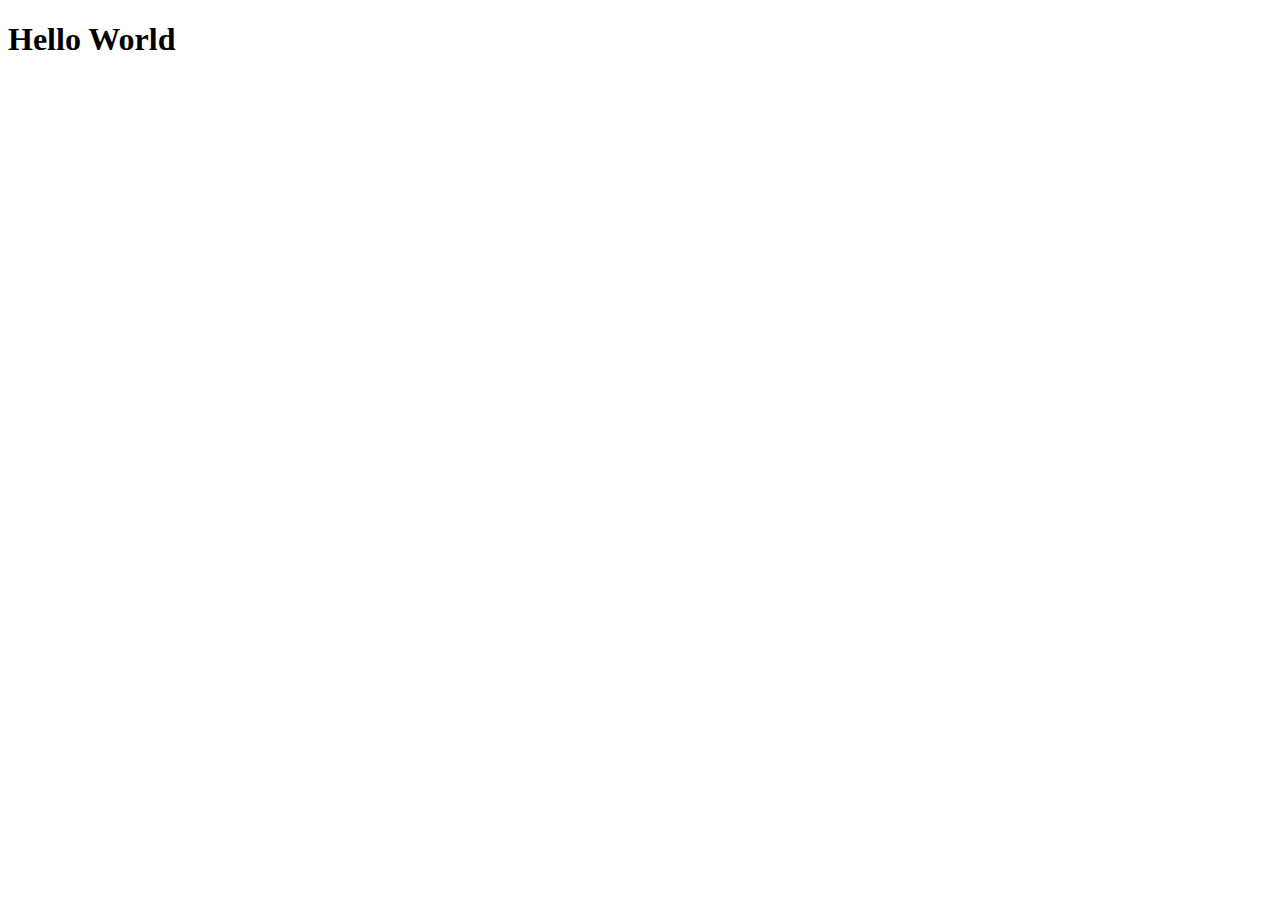
==== index.html @ 99bbb949 "typo index" ====
<!DOCTYPE html>
<html lang="en">
<head>
    <meta charset="UTF-8">
    <meta http-equiv="X-UA-Compatible" content="IE=edge">
    <meta name="viewport" content="width=device-width, initial-scale=1.0">
    <title></title>
</head>
<body>
    <h1>Hello World</h1>
</body>
</html>
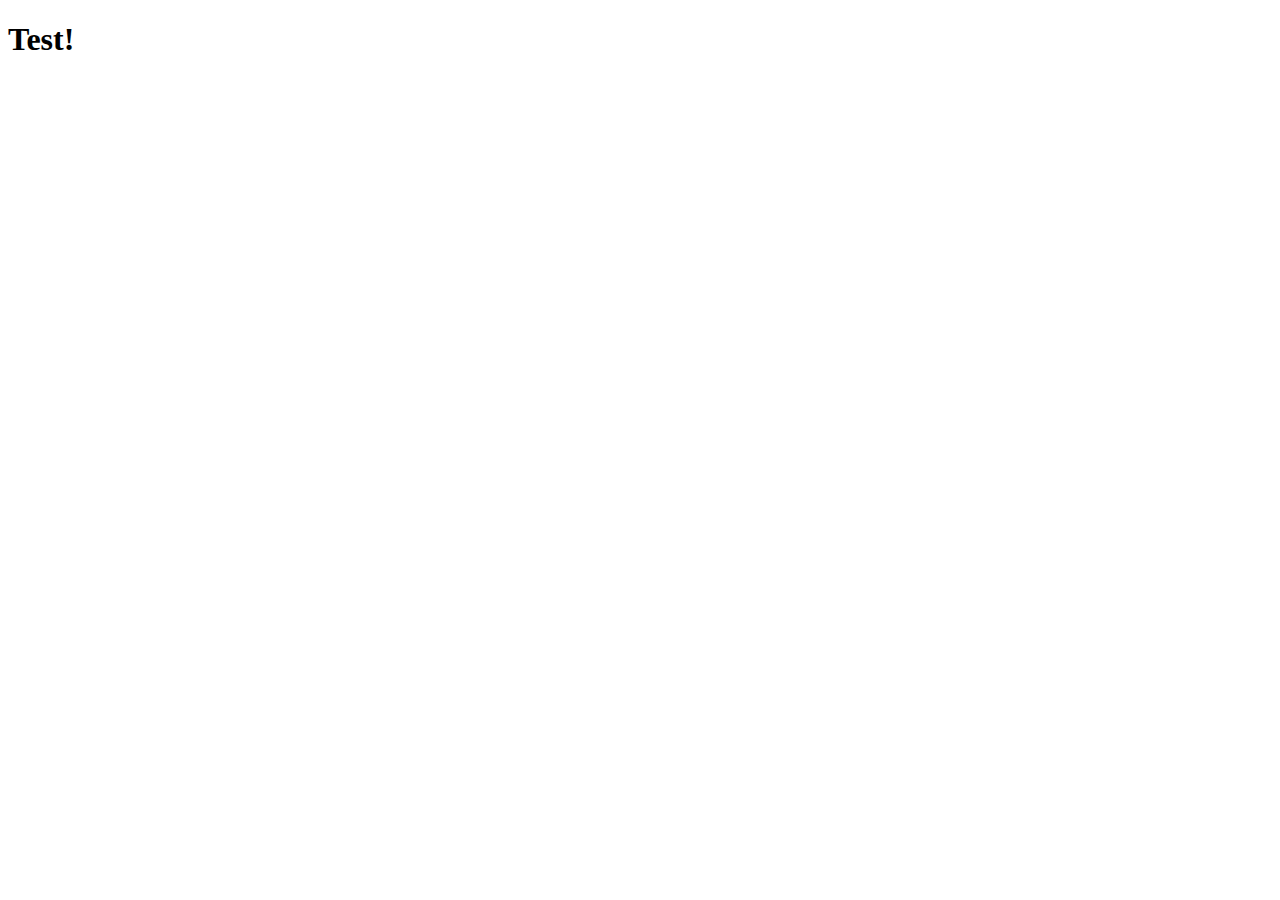
==== commit 1662ac79: "Merge pull request #3 from samah-basheer/create" ====
--- a/index.html
+++ b/index.html
@@ -7,6 +7,6 @@
     <title></title>
 </head>
 <body>
-    <h1>Hello World</h1>
+    <h1>Test!</h1>
 </body>
 </html>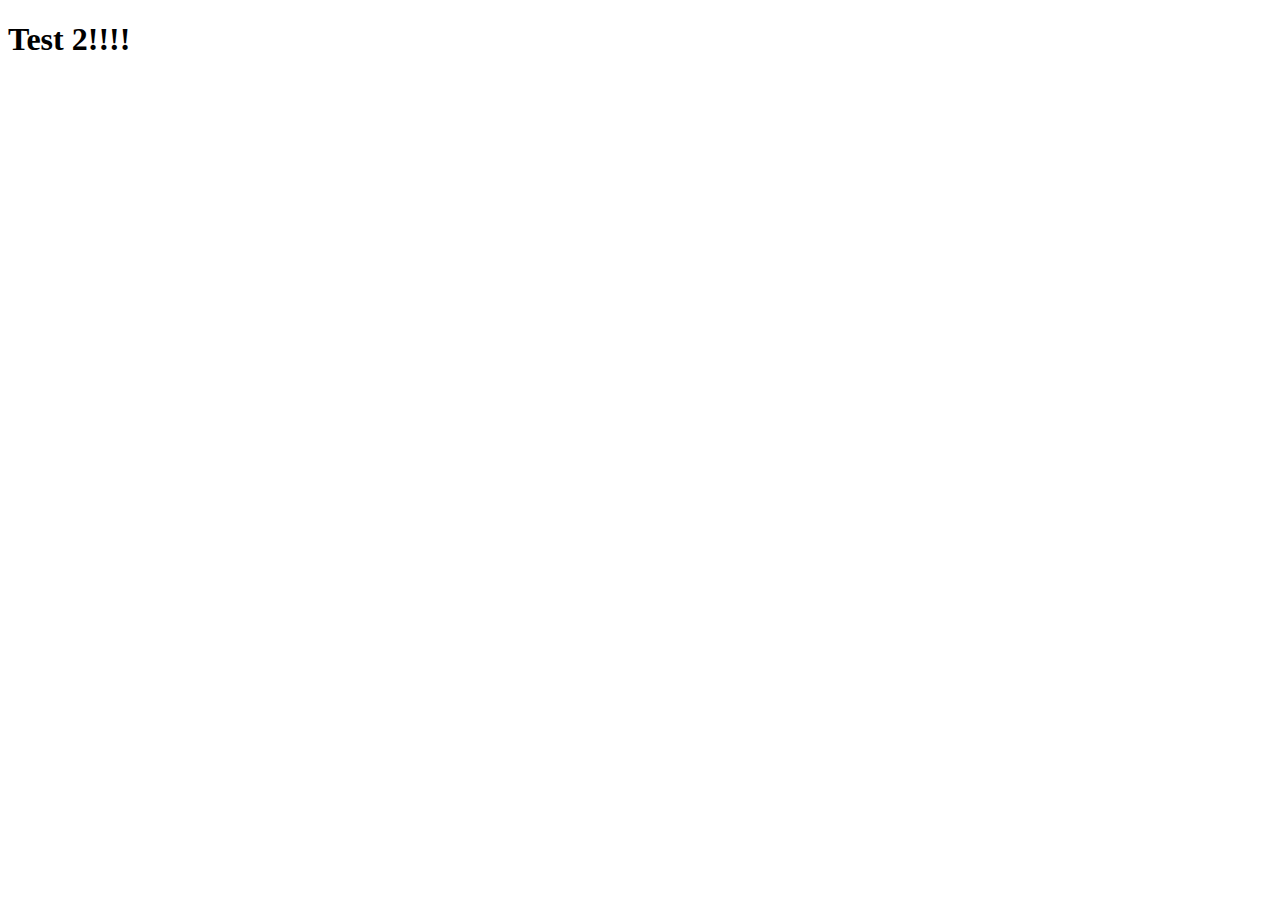
==== commit 32c7b5ea: "changed h1 in index.html" ====
--- a/index.html
+++ b/index.html
@@ -7,6 +7,6 @@
     <title></title>
 </head>
 <body>
-    <h1>Test!</h1>
+    <h1>Test 2!!!!</h1>
 </body>
 </html>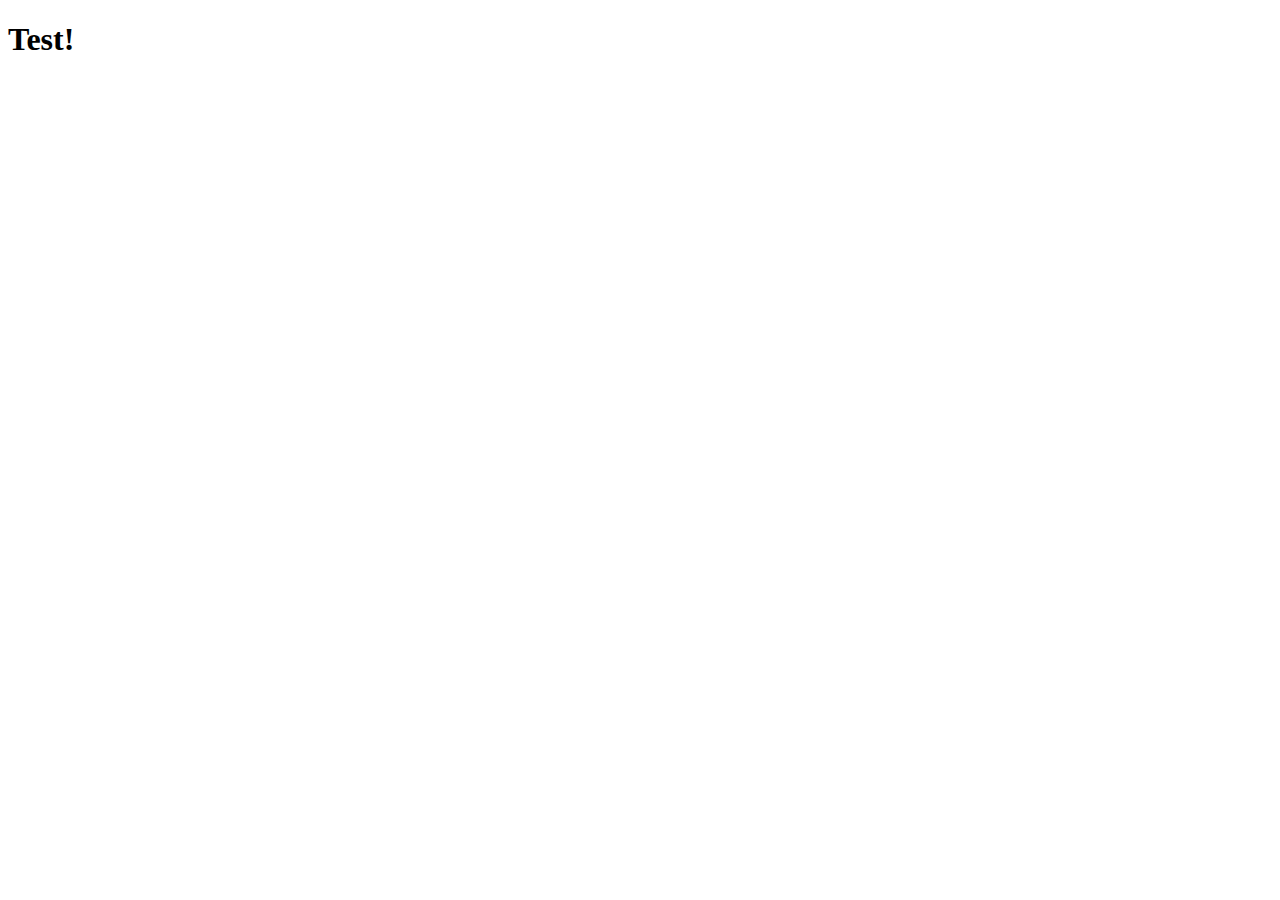
==== commit a35b30e0: "Test, test" ====
--- a/index.html
+++ b/index.html
@@ -7,6 +7,6 @@
     <title></title>
 </head>
 <body>
-    <h1>Test 2!!!!</h1>
+    <h1>Test!</h1>
 </body>
 </html>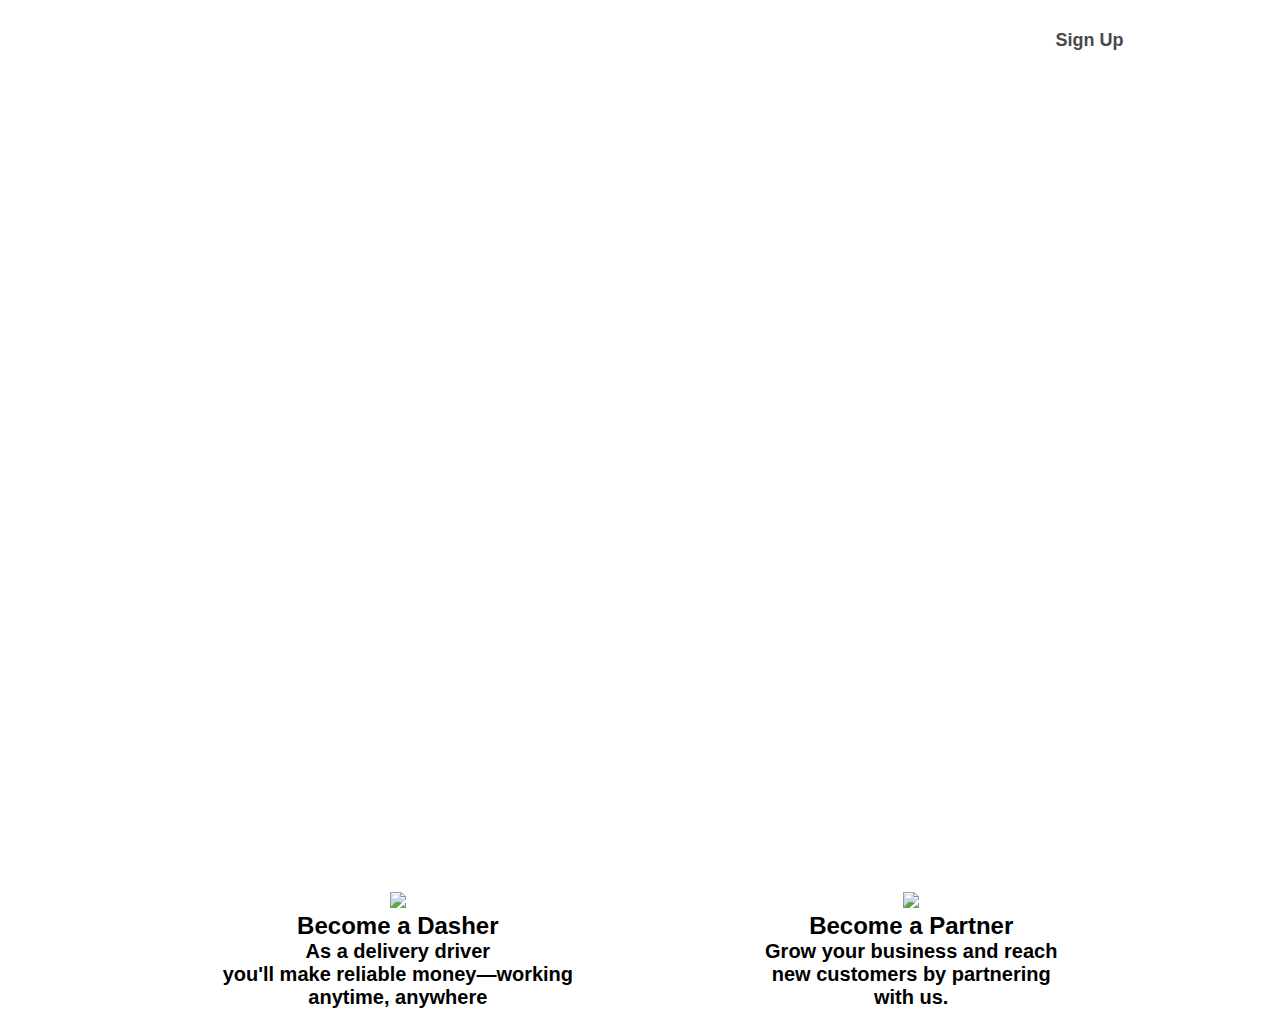
==== commit 008385ab: "refixed mobile responsivness for section -1-" ====
--- a/index.html
+++ b/index.html
@@ -1,12 +1,46 @@
 <!DOCTYPE html>
 <html lang="en">
-<head>
+  <head>
     <meta charset="UTF-8">
     <meta http-equiv="X-UA-Compatible" content="IE=edge">
     <meta name="viewport" content="width=device-width, initial-scale=1.0">
+    <link rel="stylesheet" href="assets/css/style.css" />
     <title></title>
-</head>
-<body>
-    <h1>Test!</h1>
-</body>
+  </head>
+  <body>
+    <div class="section-1">
+        <div class="top-nav">
+          <ul class="links">
+            <li><a class="hyperlink" href="wwww.google.com">About Us</a></li>
+            <li><a class="hyperlink" href="wwww.google.com">Log In</a></li>
+            <li>
+            <button class="sign-up">Sign Up</button>
+            </li>    
+          </ul>
+        </div>
+        <div class="middle-header"><h1>Restaurants and more,<br> delivered to your door</h1></div>
+        <div class="content-container">
+          <div class="corner-text">
+            <h2>Every Flavor Welcome</h2>
+            <p> From your neighborhood sushi spot to the burger and fries you crave, choose from over 300,000 local and national favorites across the U.S., Canada and Australia.</p>
+          </div>
+        </div>
+    </div>
+    <div class="section-2">
+    <div class="rider">
+        <img src="assets/images/rider.png">
+        <h2 class="rider-header">Become a Dasher<h2>
+        <p class="rider-text">As a delivery driver</p>
+        <p class="rider-text"> you'll make reliable money—working</p>
+        <p class="rider-text">anytime, anywhere</p>
+      </div>
+      <div class="rider">
+        <img src="assets/images/store.png">
+        <h2 class="rider-header">Become a Partner<h2>
+        <p class="rider-text">Grow your business and reach</p>
+        <p class="rider-text">new customers by partnering</p>
+        <p class="rider-text">with us.</p>
+      </div>
+    </div>
+  </body>
 </html>--- a/assets/css/style.css
+++ b/assets/css/style.css
@@ -0,0 +1,141 @@
+* {
+  margin: 0;
+  padding: 0;
+  box-sizing: border-box;
+}
+
+html, body{
+  overflow-x:hidden;
+}
+.section-1 {
+  background: url("../images/background.JPG");
+  background-size: cover;
+  background-repeat: no-repeat;
+  background-position: center;
+  color: #fff;
+  position: relative;
+}
+
+.top-nav {
+  display: flex;
+  justify-content: space-between;
+  height: 80px;
+}
+
+.links {
+  margin-left: 65vw;
+  list-style: none;
+  display: flex;
+  gap: 2vw;
+  justify-content: center;
+  align-items: center;
+  font-size: 18px;
+  font-weight: bold;
+  font-family: DD-TTNorms, -apple-system, BlinkMacSystemFont, "Segoe UI", Roboto, Helvetica, Arial, sans-serif, "Apple Color Emoji", "Segoe UI Emoji", "Segoe UI Symbol";
+}
+
+.hyperlink{
+  text-decoration:none;
+  color:white;
+  white-space: nowrap;
+  overflow:hidden;
+  text-overflow: ellipsis;
+}
+
+.sign-up {
+  border: none;
+  font-family: DD-TTNorms, -apple-system, BlinkMacSystemFont, "Segoe UI", Roboto, Helvetica, Arial, sans-serif, "Apple Color Emoji", "Segoe UI Emoji", "Segoe UI Symbol";
+  background-color: white;
+  border-radius: 20px;
+  font-size: 18px;
+  font-weight: bold;
+  padding: 2vh 3vw;
+  color: rgb(73, 73, 73);
+  cursor:pointer;
+  white-space: nowrap;
+  overflow:hidden;
+  text-overflow: ellipsis;
+}
+
+.middle-header{
+  margin-top:6vh;
+  font-family: DD-TTNorms, -apple-system, BlinkMacSystemFont, "Segoe UI", Roboto, Helvetica, Arial, sans-serif, "Apple Color Emoji", "Segoe UI Emoji", "Segoe UI Symbol";
+  color: white;
+  font-weight: bold;
+  text-align: center;
+  font-size: 30px;
+}
+
+.content-container {
+  padding: 30vh 0 10vh 0;
+  width: 50%;
+}
+
+.corner-text {
+  font-family: DD-TTNorms, -apple-system, BlinkMacSystemFont, "Segoe UI", Roboto, Helvetica, Arial, sans-serif, "Apple Color Emoji", "Segoe UI Emoji", "Segoe UI Symbol";
+  color:white;
+  font-size:30px;
+}
+
+.section-2{
+  display: flex;
+  justify-content: center;
+  align-items: center;
+  text-align: center;
+  gap: 15vw;
+  flex-wrap: wrap;
+
+}
+
+.rider{
+  margin-top: 8vh;
+  font-family: DD-TTNorms, -apple-system, BlinkMacSystemFont, "Segoe UI", Roboto, Helvetica, Arial, sans-serif, "Apple Color Emoji", "Segoe UI Emoji", "Segoe UI Symbol";
+  text-align: center;
+}
+
+.section-2-1{
+  width: 50%;
+}
+.rider-text{
+text-align: center;
+font-size: 20px;
+}
+
+
+
+@media (max-width:750px) {
+  .links{
+    margin: 0 auto;
+  }
+
+  .middle-header{
+    margin-top: 10vh;
+    font-size: 15px;
+    white-space: nowrap;
+  }
+  
+  .hyperlink{
+    font-size: 20px;
+  }
+
+  .content-container{
+    padding: 20vh 0 8vh 0;
+    width:70%;
+    margin-left:1vw;
+  }
+
+  .sign-up{
+    padding: 1vh 4vw;
+    font-size: 20px;
+  }
+
+  .rider{
+      flex: 0 0 100%;
+  }
+
+  .corner-text{
+    font-size: 20px;
+  }
+
+
+}
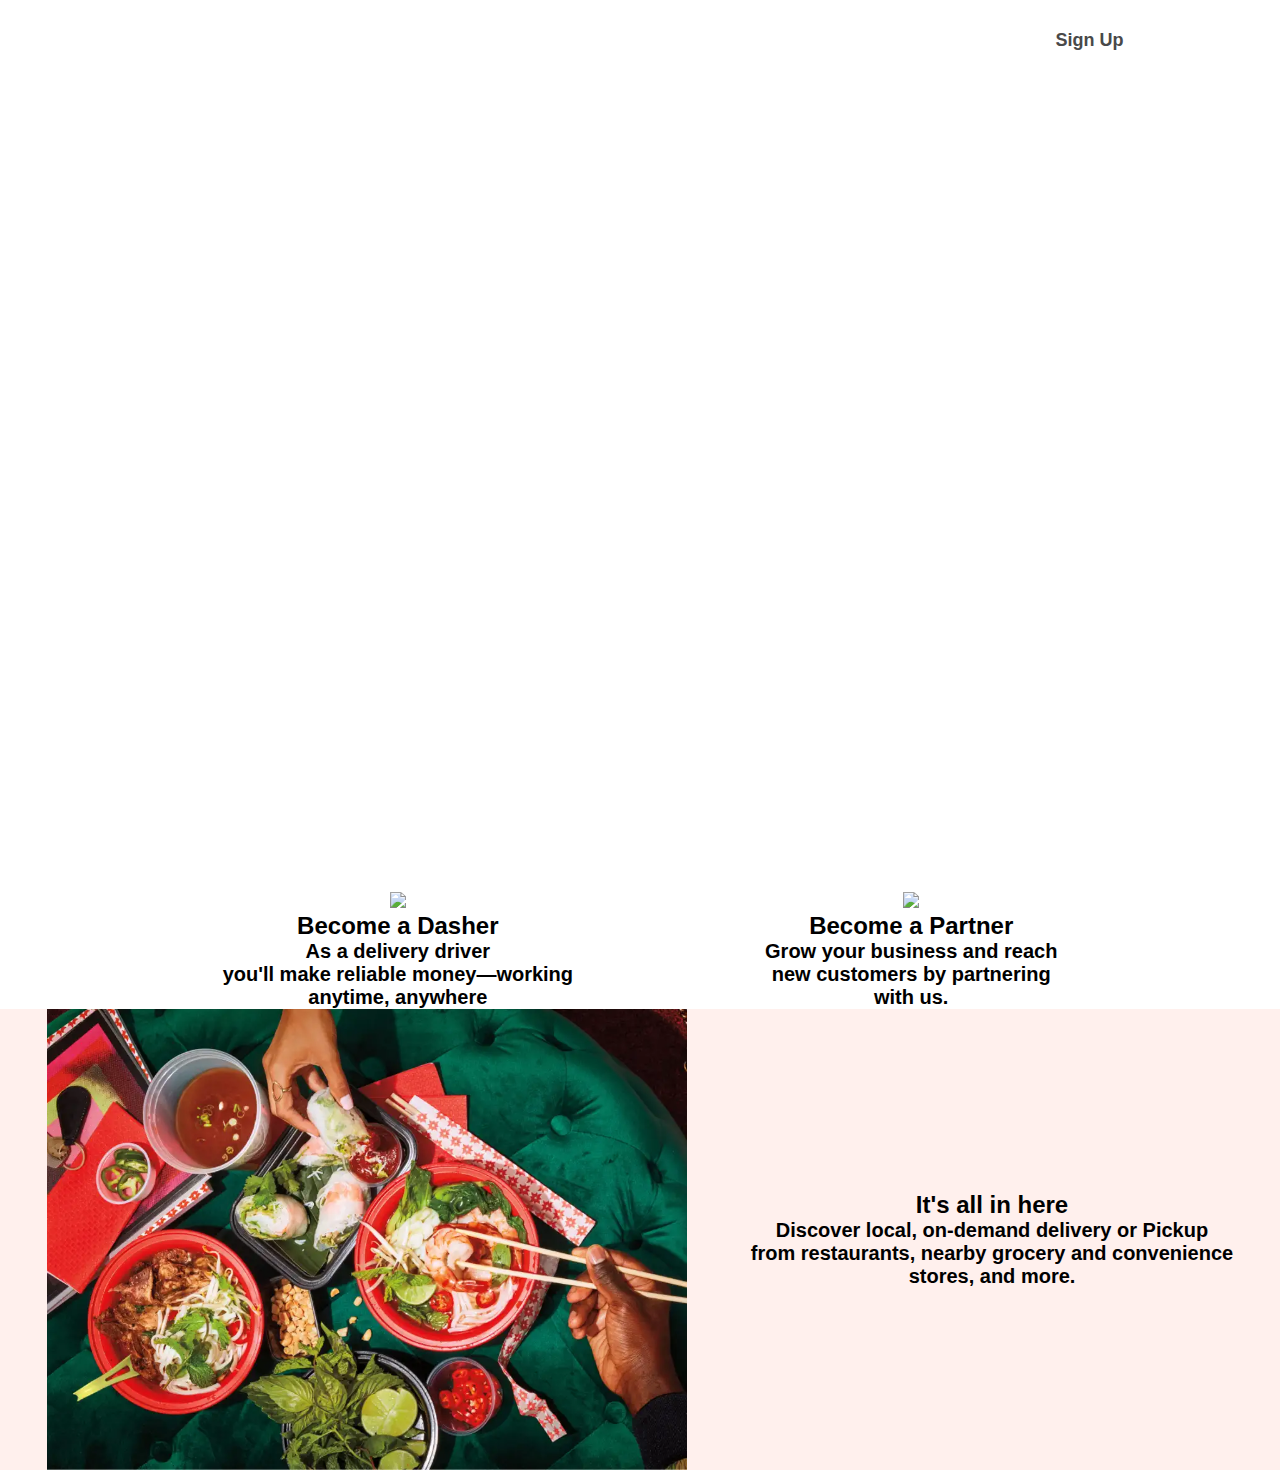
==== commit 7c31babc: "added responsivness to section-3" ====
--- a/index.html
+++ b/index.html
@@ -27,7 +27,7 @@
         </div>
     </div>
     <div class="section-2">
-    <div class="rider">
+      <div class="rider">
         <img src="assets/images/rider.png">
         <h2 class="rider-header">Become a Dasher<h2>
         <p class="rider-text">As a delivery driver</p>
@@ -42,5 +42,14 @@
         <p class="rider-text">with us.</p>
       </div>
     </div>
+    <div class="section-3">
+      <img src="assets/images/all_in_one.png">
+      <div class="wrapper">
+      <h2 class="rider-header">It's all in here<h2>
+        <p class="rider-text">Discover local, on-demand delivery or Pickup</p>
+        <p class="rider-text">from restaurants, nearby grocery and convenience</p>
+        <p class="rider-text">stores, and more.</p>
+      </div>
+    </div>
   </body>
 </html>--- a/assets/css/style.css
+++ b/assets/css/style.css
@@ -93,12 +93,41 @@
   text-align: center;
 }
 
-.section-2-1{
+.rider-header{
+  font-family: DD-TTNorms, -apple-system, BlinkMacSystemFont, "Segoe UI", Roboto, Helvetica, Arial, sans-serif, "Apple Color Emoji", "Segoe UI Emoji", "Segoe UI Symbol";
+
+}
+
+.section-2-1 {
   width: 50%;
 }
-.rider-text{
-text-align: center;
-font-size: 20px;
+
+.rider-text {
+  text-align: center;
+  font-size: 20px;
+  font-family: DD-TTNorms, -apple-system, BlinkMacSystemFont, "Segoe UI", Roboto, Helvetica, Arial, sans-serif, "Apple Color Emoji", "Segoe UI Emoji", "Segoe UI Symbol";
+
+}
+
+.section-3 {
+  width:100%;
+  height: auto;
+  background-color: rgb(255, 240, 237);
+  display: flex;
+  flex-wrap: wrap;
+  align-items: center;
+  justify-content: center;
+  gap: 5vw;
+}
+
+
+.section-3 > img {
+ width: 50%;
+ height:50%;
+}
+
+.wrapper {
+  text-align: center;
 }
 
 
@@ -137,5 +166,7 @@
     font-size: 20px;
   }
 
-
+  .section-3 > img{
+    width:70%;
+  }
 }
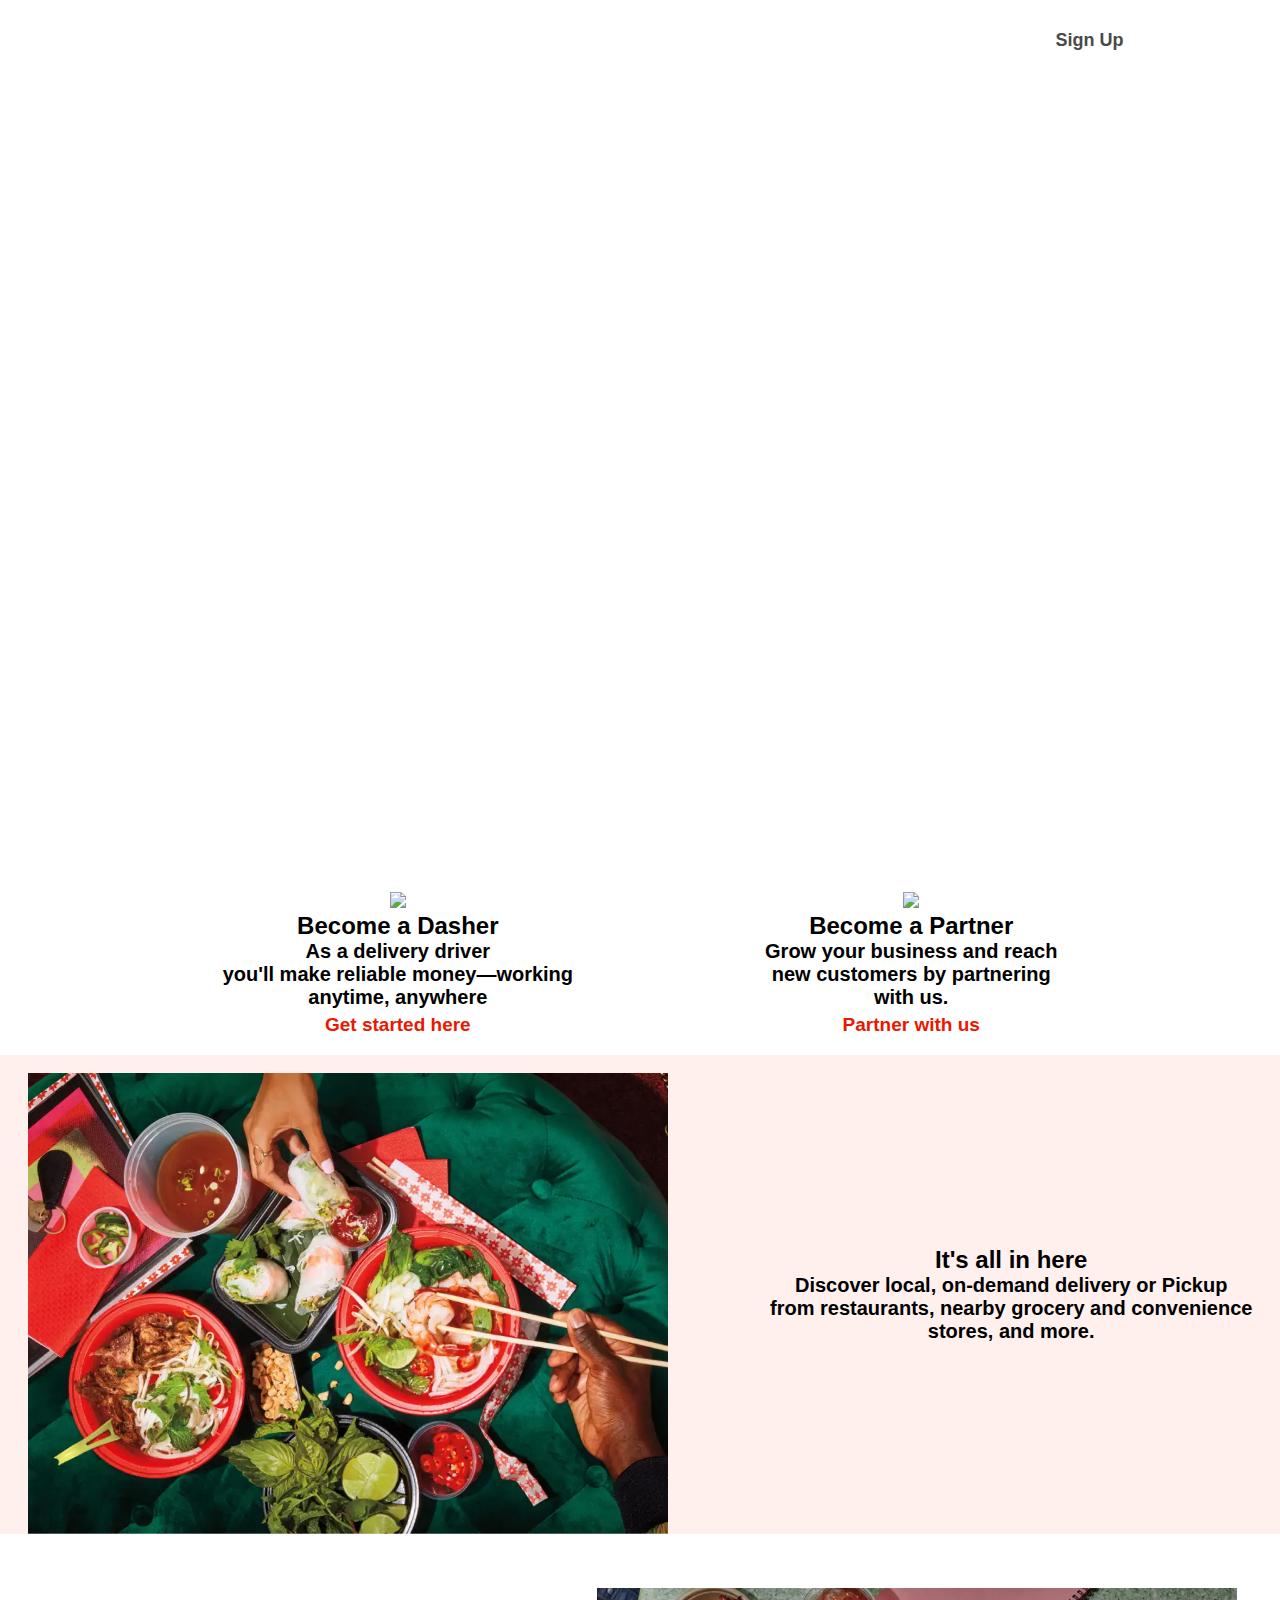
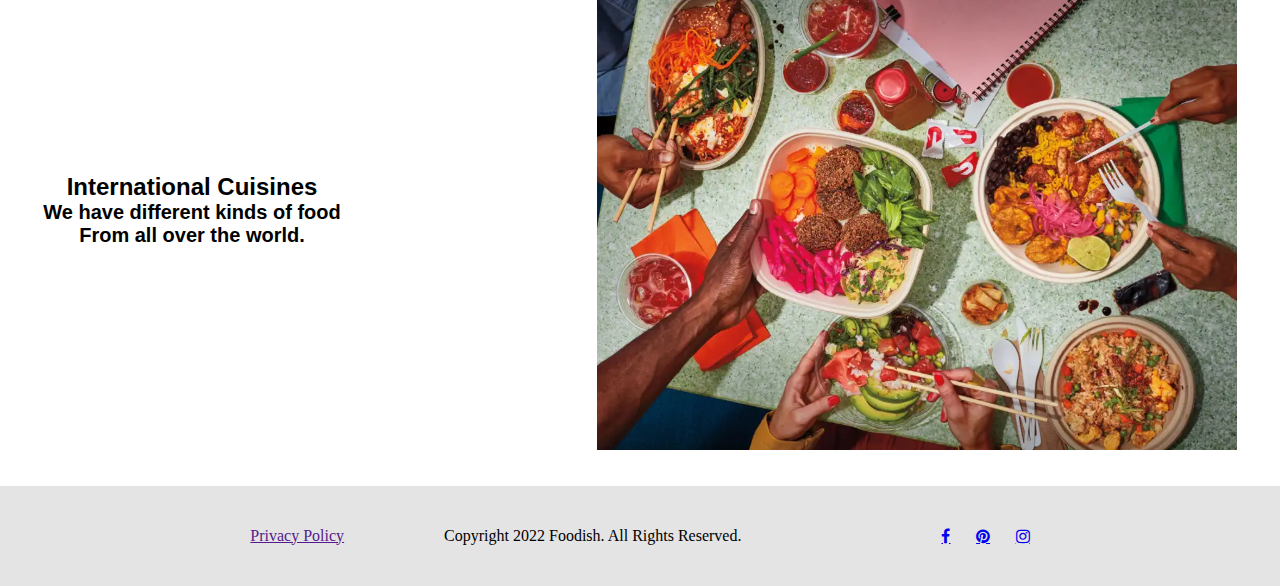
==== commit 1dcd3696: "added footer with styling" ====
--- a/index.html
+++ b/index.html
@@ -5,6 +5,8 @@
     <meta http-equiv="X-UA-Compatible" content="IE=edge">
     <meta name="viewport" content="width=device-width, initial-scale=1.0">
     <link rel="stylesheet" href="assets/css/style.css" />
+    <link rel="stylesheet" href=
+"https://cdnjs.cloudflare.com/ajax/libs/font-awesome/4.7.0/css/font-awesome.min.css" />
     <title></title>
   </head>
   <body>
@@ -33,6 +35,7 @@
         <p class="rider-text">As a delivery driver</p>
         <p class="rider-text"> you'll make reliable money—working</p>
         <p class="rider-text">anytime, anywhere</p>
+        <a href="" class="hyperlink2">Get started here</a>
       </div>
       <div class="rider">
         <img src="assets/images/store.png">
@@ -40,6 +43,7 @@
         <p class="rider-text">Grow your business and reach</p>
         <p class="rider-text">new customers by partnering</p>
         <p class="rider-text">with us.</p>
+        <a href="" class="hyperlink2">Partner with us</a>
       </div>
     </div>
     <div class="section-3">
@@ -51,5 +55,21 @@
         <p class="rider-text">stores, and more.</p>
       </div>
     </div>
+    <div class="section-4">
+      <div class="wrapper">
+      <h2 class="rider-header">International Cuisines<h2>
+        <p class="rider-text">We have different kinds of food</p>
+        <p class="rider-text">From all over the world.</p>
+      </div>
+      <img src="assets/images/food.png">
+    </div>
+    <div class="footer">
+      <a href="">Privacy Policy</a>
+      <p> Copyright 2022 Foodish. All Rights Reserved. <p>
+      <div class="social-media">
+        <a href="#" class="fa fa-facebook"></a>
+        <a href="#" class="fa fa-pinterest"></a>
+        <a href="#" class="fa fa-instagram"></a>
+    </div>
   </body>
 </html>--- a/assets/css/style.css
+++ b/assets/css/style.css
@@ -89,6 +89,7 @@
 
 .rider{
   margin-top: 8vh;
+  margin-bottom: 2vh;
   font-family: DD-TTNorms, -apple-system, BlinkMacSystemFont, "Segoe UI", Roboto, Helvetica, Arial, sans-serif, "Apple Color Emoji", "Segoe UI Emoji", "Segoe UI Symbol";
   text-align: center;
 }
@@ -107,6 +108,13 @@
   font-size: 20px;
   font-family: DD-TTNorms, -apple-system, BlinkMacSystemFont, "Segoe UI", Roboto, Helvetica, Arial, sans-serif, "Apple Color Emoji", "Segoe UI Emoji", "Segoe UI Symbol";
 
+}
+
+.hyperlink2{
+  color:rgb(235, 23, 0);
+  font-family: DD-TTNorms, -apple-system, BlinkMacSystemFont, "Segoe UI", Roboto, Helvetica, Arial, sans-serif, "Apple Color Emoji", "Segoe UI Emoji", "Segoe UI Symbol";
+  text-decoration: none;
+  font-size: 19px;
 }
 
 .section-3 {
@@ -117,20 +125,53 @@
   flex-wrap: wrap;
   align-items: center;
   justify-content: center;
-  gap: 5vw;
-}
-
+  gap: 8vw;
+}
 
 .section-3 > img {
- width: 50%;
- height:50%;
+  width: 50%;
+  height:50%;
+  margin-top: 2vh;
 }
 
 .wrapper {
   text-align: center;
 }
 
-
+.section-4 {
+  margin-top:4vh;
+  margin-bottom:4vh;
+  width:100%;
+  height: auto;
+  display: flex;
+  flex-wrap: wrap;
+  align-items: center;
+  justify-content: center;
+  gap: 20vw;
+}
+
+.section-4 > img {
+  width: 50%;
+  height:50%;
+  margin-top: 2vh;
+}
+
+.footer{
+  width: 100%;
+  height: 100px;
+  display: flex;
+  background-color: rgb(228, 228, 228);
+  justify-content: center;
+  align-items: center;
+  gap: 100px;
+ 
+}
+
+.social-media{
+  display: flex;
+  gap: 2vw;
+
+}
 
 @media (max-width:750px) {
   .links{
@@ -169,4 +210,8 @@
   .section-3 > img{
     width:70%;
   }
-}
+
+  .section-4 > img{
+    width:70%;
+  }
+}
